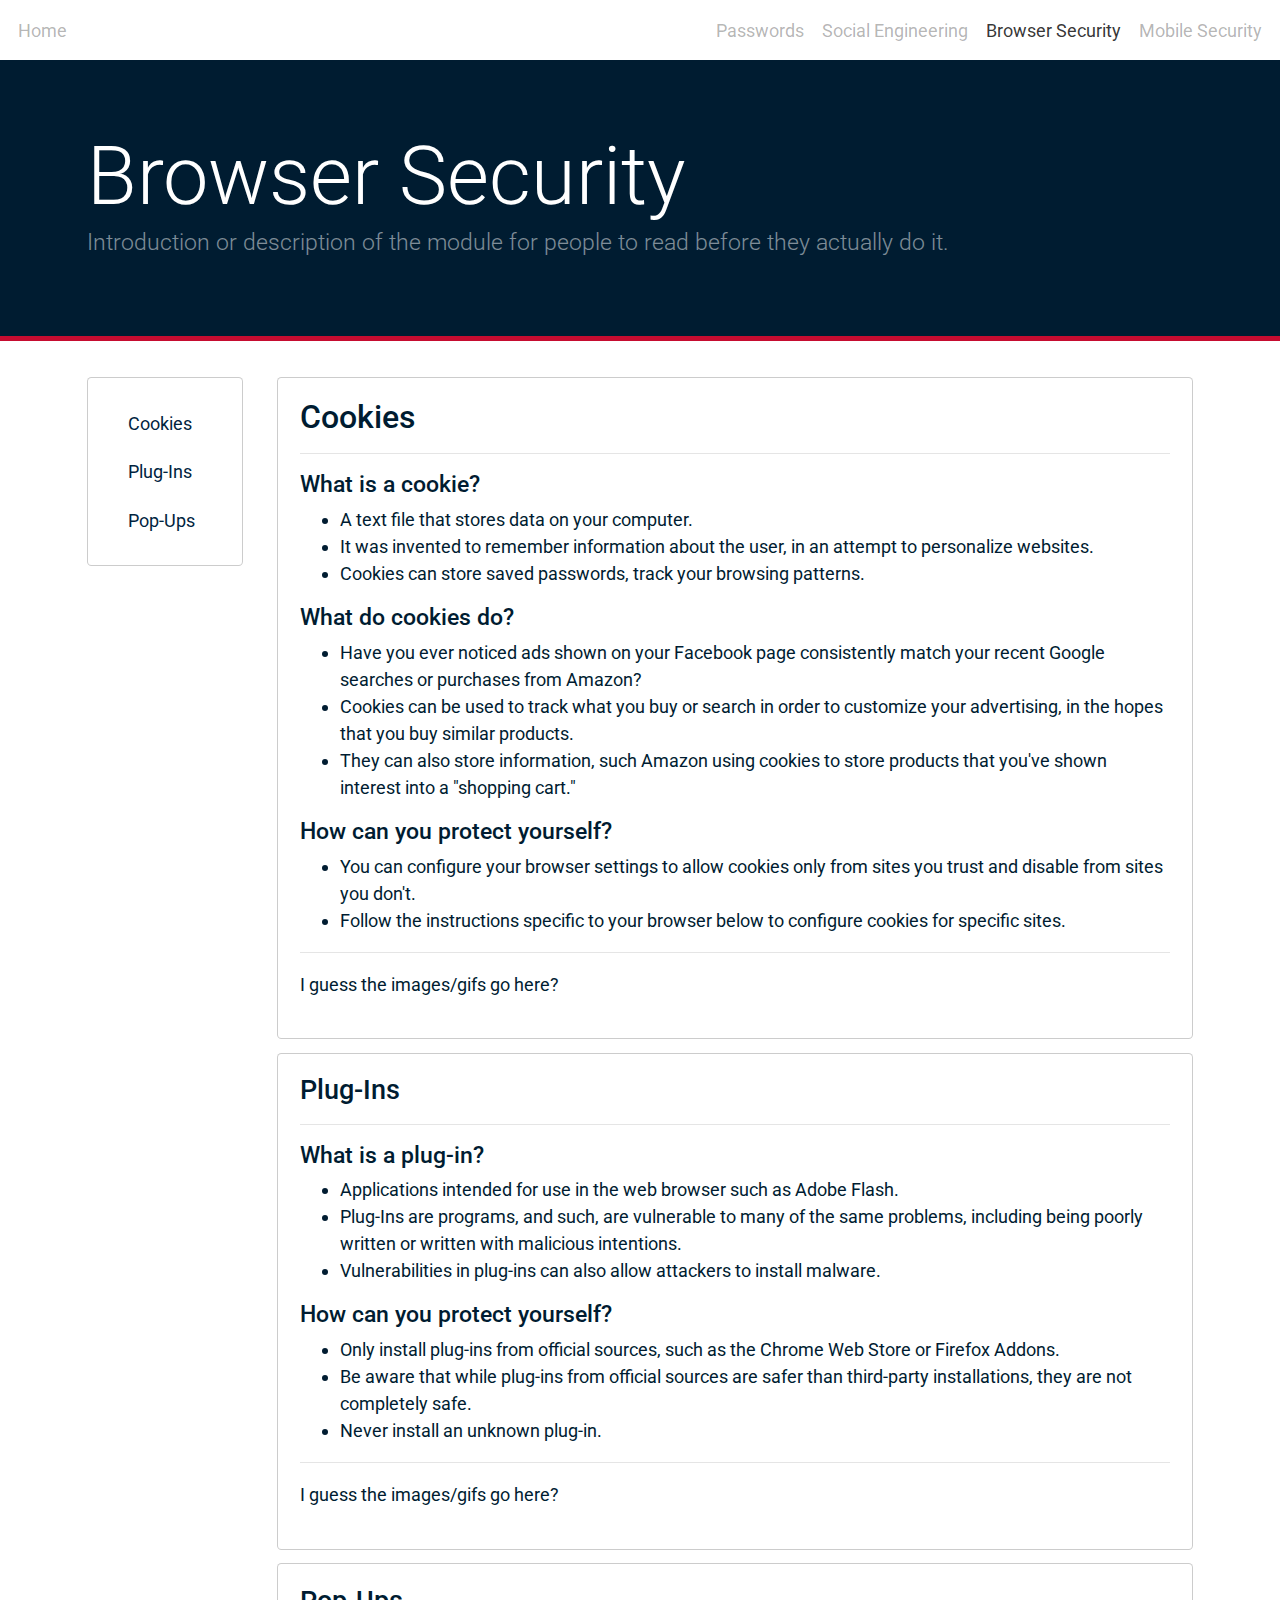
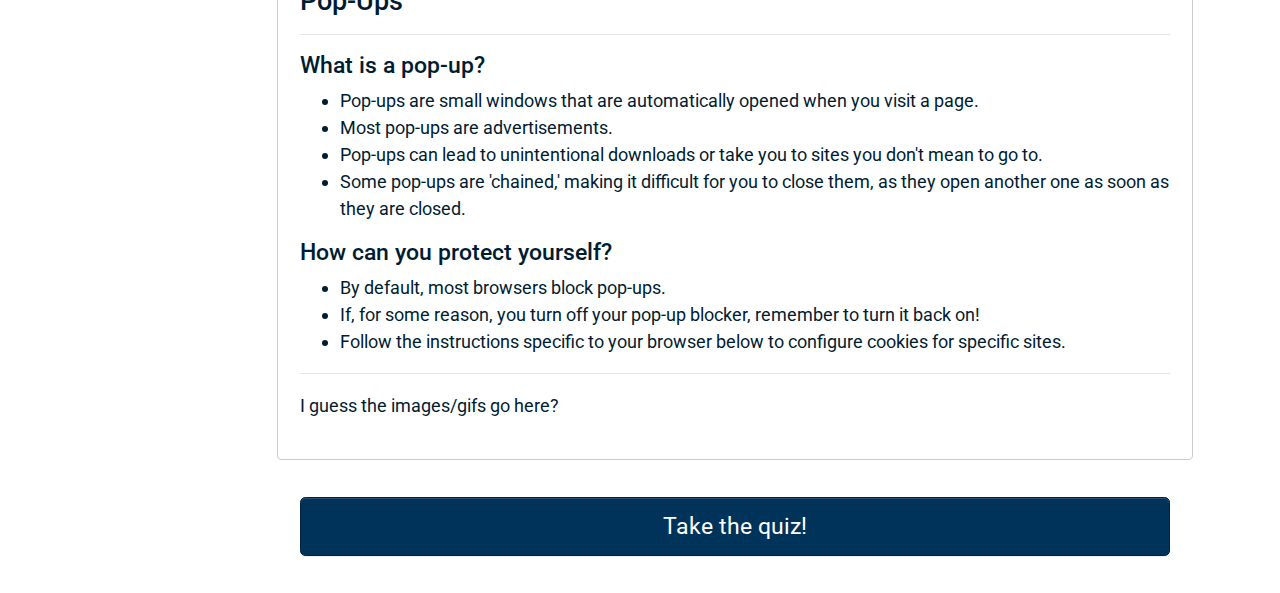
==== browsersec.html @ e8921fda "Add files via upload" ====
<html lang="en">

<head>
    <meta charset="utf-8">
    <meta http-equiv="X-UA-Compatible" content="IE=edge">
    <meta name="viewport" content="width=device-width, initial-scale=1">
    <title> Browser Security </title>
    <!-- Core CSS -->
    <link type="text/css" rel="stylesheet" href="assets/css/csam.css">
    <!-- Roboto -->
    <link href='https://fonts.googleapis.com/css?family=Roboto' rel='stylesheet' type='text/css'>
    <link rel="apple-touch-icon" sizes="76x76" href="assets/images/favicons/apple-touch-icon-76x76.png">
    <link rel="apple-touch-icon" sizes="180x180" href="assets/images/favicons/apple-touch-icon-180x180.png">
    <link rel="icon" type="image/png" href="assets/images/favicons/favicon-32x32.png" sizes="32x32">
    <link rel="icon" type="image/png" href="assets/images/favicons/android-chrome-192x192.png" sizes="192x192">
    <link rel="icon" type="image/png" href="assets/images/favicons/favicon-96x96.png" sizes="96x96">
    <link rel="shortcut icon" href="assets/images/favicons/favicon.ico">
    <!-- HTML5 shim and Respond.js for IE8 support of HTML5 elements and media queries -->
    <!--[if lt IE 9]>
        <script src="https://oss.maxcdn.com/html5shiv/3.7.2/html5shiv.min.js"></script>
        <script src="https://oss.maxcdn.com/respond/1.4.2/respond.min.js"></script>
        <![endif]-->
</head>

<body data-spy="scroll" data-target="#sidebar">
    <header class="navbar navbar-right navbar-full navbar-light" role="banner">
        <div class="clearfix">
            <button class="navbar-toggler hidden-sm-up" type="button" data-toggle="collapse" data-target="#exCollapsingNavbar2"> &#9776; </button>
        </div>
        <div class="collapse navbar-toggleable-xs" id="bd-main-nav">
            <nav class="nav navbar-nav">
                
                <div class="pull-xs-left">
                    <a class="nav-item nav-link" href="index.html"> Home </a>
                </div>
                
                <div class="pull-xs-right">
                    <a class="nav-item nav-link" href="passwords.html"> Passwords </a> 
                    <a class="nav-item nav-link" href="socialeng.html"> Social Engineering </a> 
                    <a class="nav-item nav-link active" href="browsersec.html"> Browser Security </a> 
                    <a class="nav-item nav-link" href="index.html"> Mobile Security </a> 
                </div>
                
            </nav>
        </div>
    </header>

    <div class="container-fluid hidden-md-up p-x-0">
        <div class="row m-t-2">
            <div class="container-fluid">
                <div class="card">
                    <div class="card-block text-xs-center">
                        <h3> Unfortunately, this content is unable to be viewed on this resolution. Please view it on a computer or change the orientation of your tablet. </h3> </div>
                </div>
            </div>
        </div>
    </div>

    <div id="main" class="container-fluid hidden-sm-down">
        <div class="row">
            <div class="jumbotron jumbotron-fluid col-md-12">
                <div class="container">
                    <h1 class="display-3"> Browser Security </h1>
                    <h4 class="lead"> Introduction or description of the module for people to read before they actually do it. </h4>
                </div>
            </div>
        </div>
        <div class="row">
            <div class="container">
                <div id="content-container" class="row">
                    <div class="col-md-2">
                        <div class="card card-block" id="sidebar">
                            <nav>
                                <ul id="sidebar-links" class="nav nav-pills nav-stacked">
                                    <li class="nav-item">
                                        <a class="nav-link" href="#cookies"> Cookies </a>
                                    </li>
                                    <li class="nav-item">
                                        <a class="nav-link" href="#plugins"> Plug-Ins </a>
                                    </li>
                                    <li class="nav-item">
                                        <a class="nav-link" href="#popups"> Pop-Ups </a>
                                    </li>
                                </ul>
                            </nav>
                        </div>
                    </div>
                    <div id="content" class="col-md-10">
                        <div class="card card-block">

                            <h3 id="cookies" class="card-title"> Cookies </h3>
                            <hr>

                            <h5> What is a cookie? </h5>

                            <ul>
                                <li> A text file that stores data on your computer. </li>
                                <li> It was invented to remember information about the user, in an attempt to personalize websites. </li>
                                <li> Cookies can store saved passwords, track your browsing patterns. </li>
                            </ul>

                            <h5> What do cookies do? </h5>

                            <ul>
                                <li> Have you ever noticed ads shown on your Facebook page consistently match your recent Google searches or purchases from Amazon? </li>
                                <li> Cookies can be used to track what you buy or search in order to customize your advertising, in the hopes that you buy similar products. </li>
                                <li> They can also store information, such Amazon using cookies to store products that you've shown interest into a "shopping cart." </li>
                            </ul>
                            
                            <h5> How can you protect yourself? </h5>

                            <ul>
                                <li> You can configure your browser settings to allow cookies only from sites you trust and disable from sites you don't. </li>
                                <li> Follow the instructions specific to your browser below to configure cookies for specific sites. </li>
                            </ul>
                            
                            <hr>
                            <p> I guess the images/gifs go here? </p>

                        </div>


                        <div class="card card-block">
                            <h4 id="plugins" class="card-title"> Plug-Ins </h4>
                            <hr>

                            <h5> What is a plug-in? </h5>

                            <ul>
                                <li> Applications intended for use in the web browser such as Adobe Flash. </li>
                                <li> Plug-Ins are programs, and such, are vulnerable to many of the same problems, including being poorly written or written with malicious intentions. </li>
                                <li> Vulnerabilities in plug-ins can also allow attackers to install malware. </li>
                            </ul>

                            <h5> How can you protect yourself? </h5>

                            <ul>
                                <li> Only install plug-ins from official sources, such as the Chrome Web Store or Firefox Addons. </li>
                                <li> Be aware that while plug-ins from official sources are safer than third-party installations, they are not completely safe. </li>
                                <li> Never install an unknown plug-in. </li>
                            </ul>
                            
                            <hr>
                            <p> I guess the images/gifs go here? </p>
                        </div>

                        <div class="card card-block">
                            <h4 id="popups" class="card-title"> Pop-Ups </h4>
                            <hr>

                            <h5> What is a pop-up? </h5>

                            <ul>
                                <li> Pop-ups are small windows that are automatically opened when you visit a page. </li>
                                <li> Most pop-ups are advertisements. </li>
                                <li> Pop-ups can lead to unintentional downloads or take you to sites you don't mean to go to. </li>
                                <li> Some pop-ups are 'chained,' making it difficult for you to close them, as they open another one as soon as they are closed. </li>
                            </ul>

                            <h5> How can you protect yourself? </h5>

                            <ul>
                                <li> By default, most browsers block pop-ups. </li>
                                <li> If, for some reason, you turn off your pop-up blocker, remember to turn it back on! </li>
                                <li> Follow the instructions specific to your browser below to configure cookies for specific sites. </li>
                            </ul>
                            
                            <hr>
                            <p> I guess the images/gifs go here? </p>
                            
                        </div>

                        <div class="card card-block no-border">
                            <a id="p-button" class="btn btn-primary btn-lg btn-block" href="browsersec-quiz.html" role="button"> Take the quiz! </a>
                        </div>
                    </div>
                </div>
            </div>
        </div>
    </div>

    <script src="https://ajax.googleapis.com/ajax/libs/jquery/1.11.3/jquery.min.js"></script>
    <script src="assets/js/csam.js"></script>
    <script src="assets/js/passwordCracker.js"></script>
    <script src="assets/js/jquery.scrollTo.min.js"></script>
    <script src="assets/js/util.js"></script>
    <script src="assets/js/scrollspy.js"></script>
    <script>
        $('body').scrollspy({target: '#sidebar', offset: ($(window).height() * .20)});
        $(document).ready(function() {
          $('a[href^="#"]').click(function(e) {
            e.preventDefault();
            $(window).stop(true).scrollTo(this.hash, {
                duration : 700,
                interrupt : true,
                offset : -50,
                easing : "swing"
            });
          });
        });
    </script>
</body>

</html>
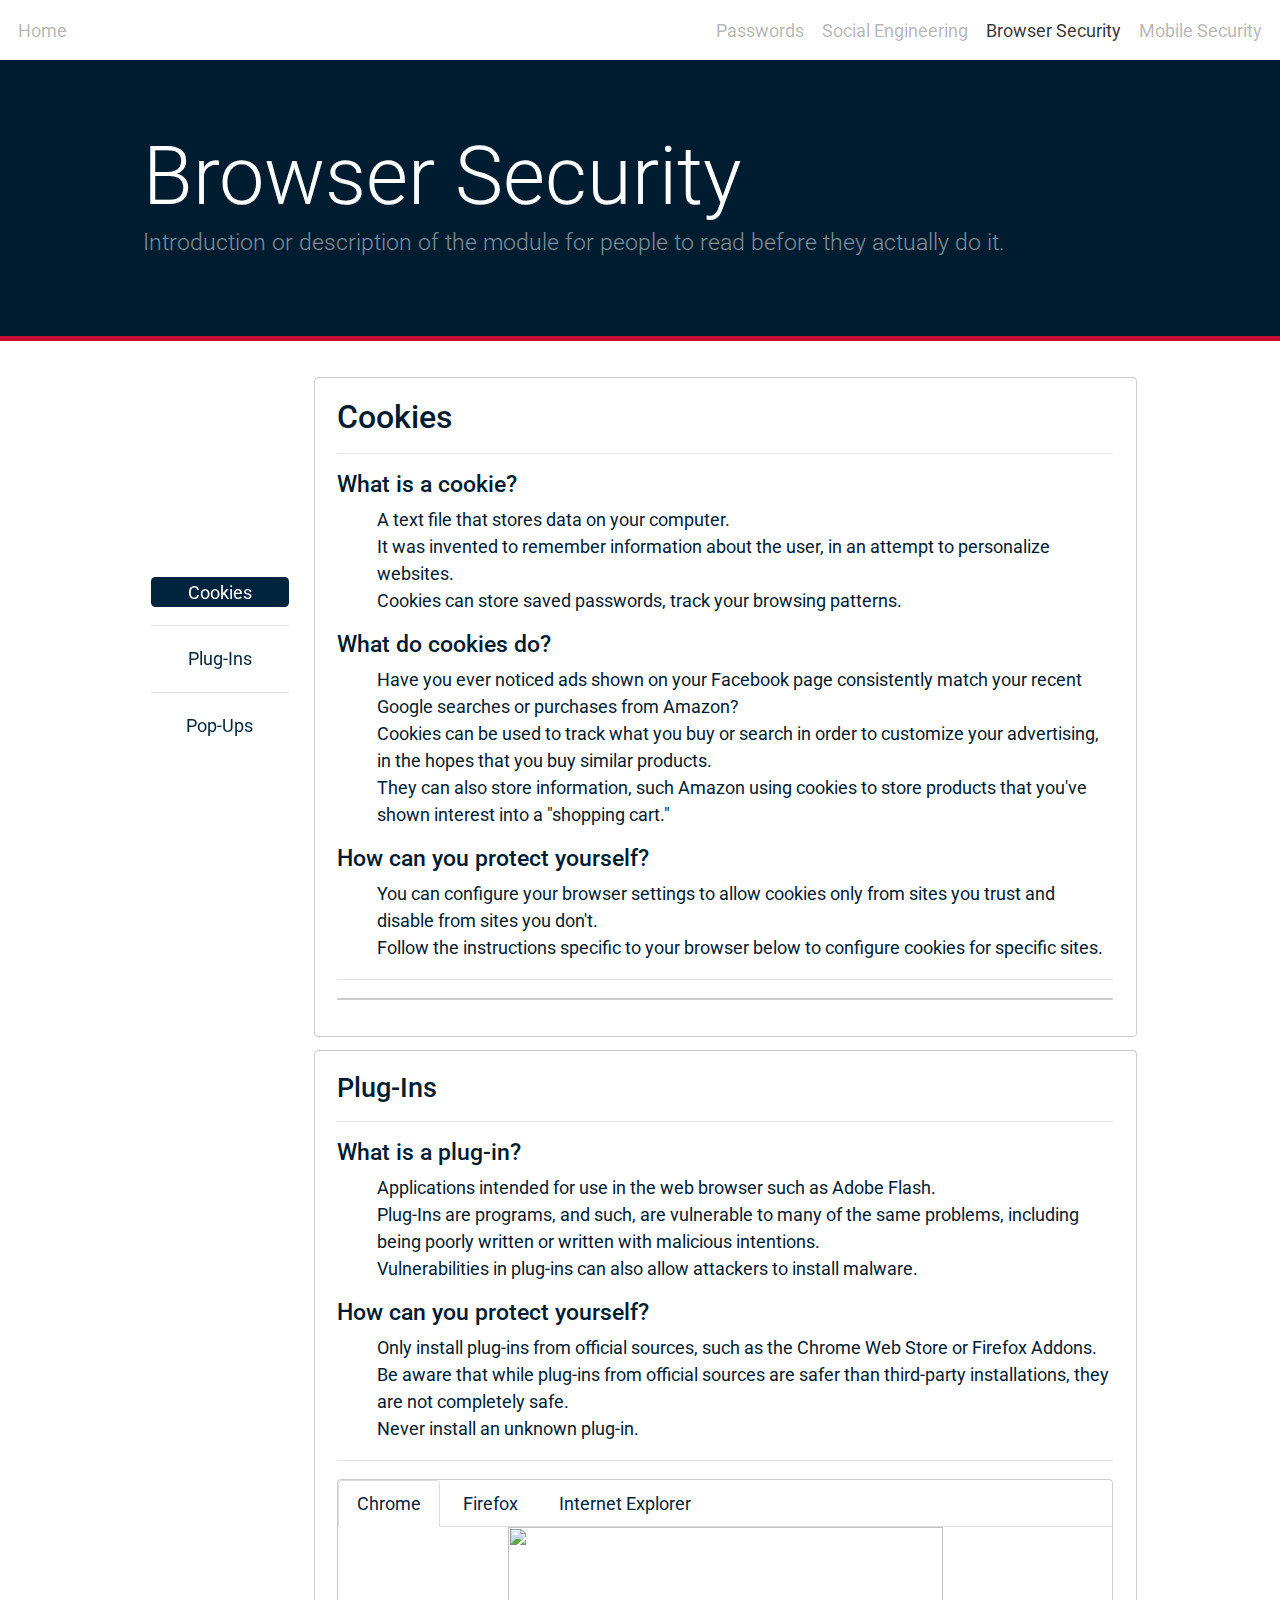
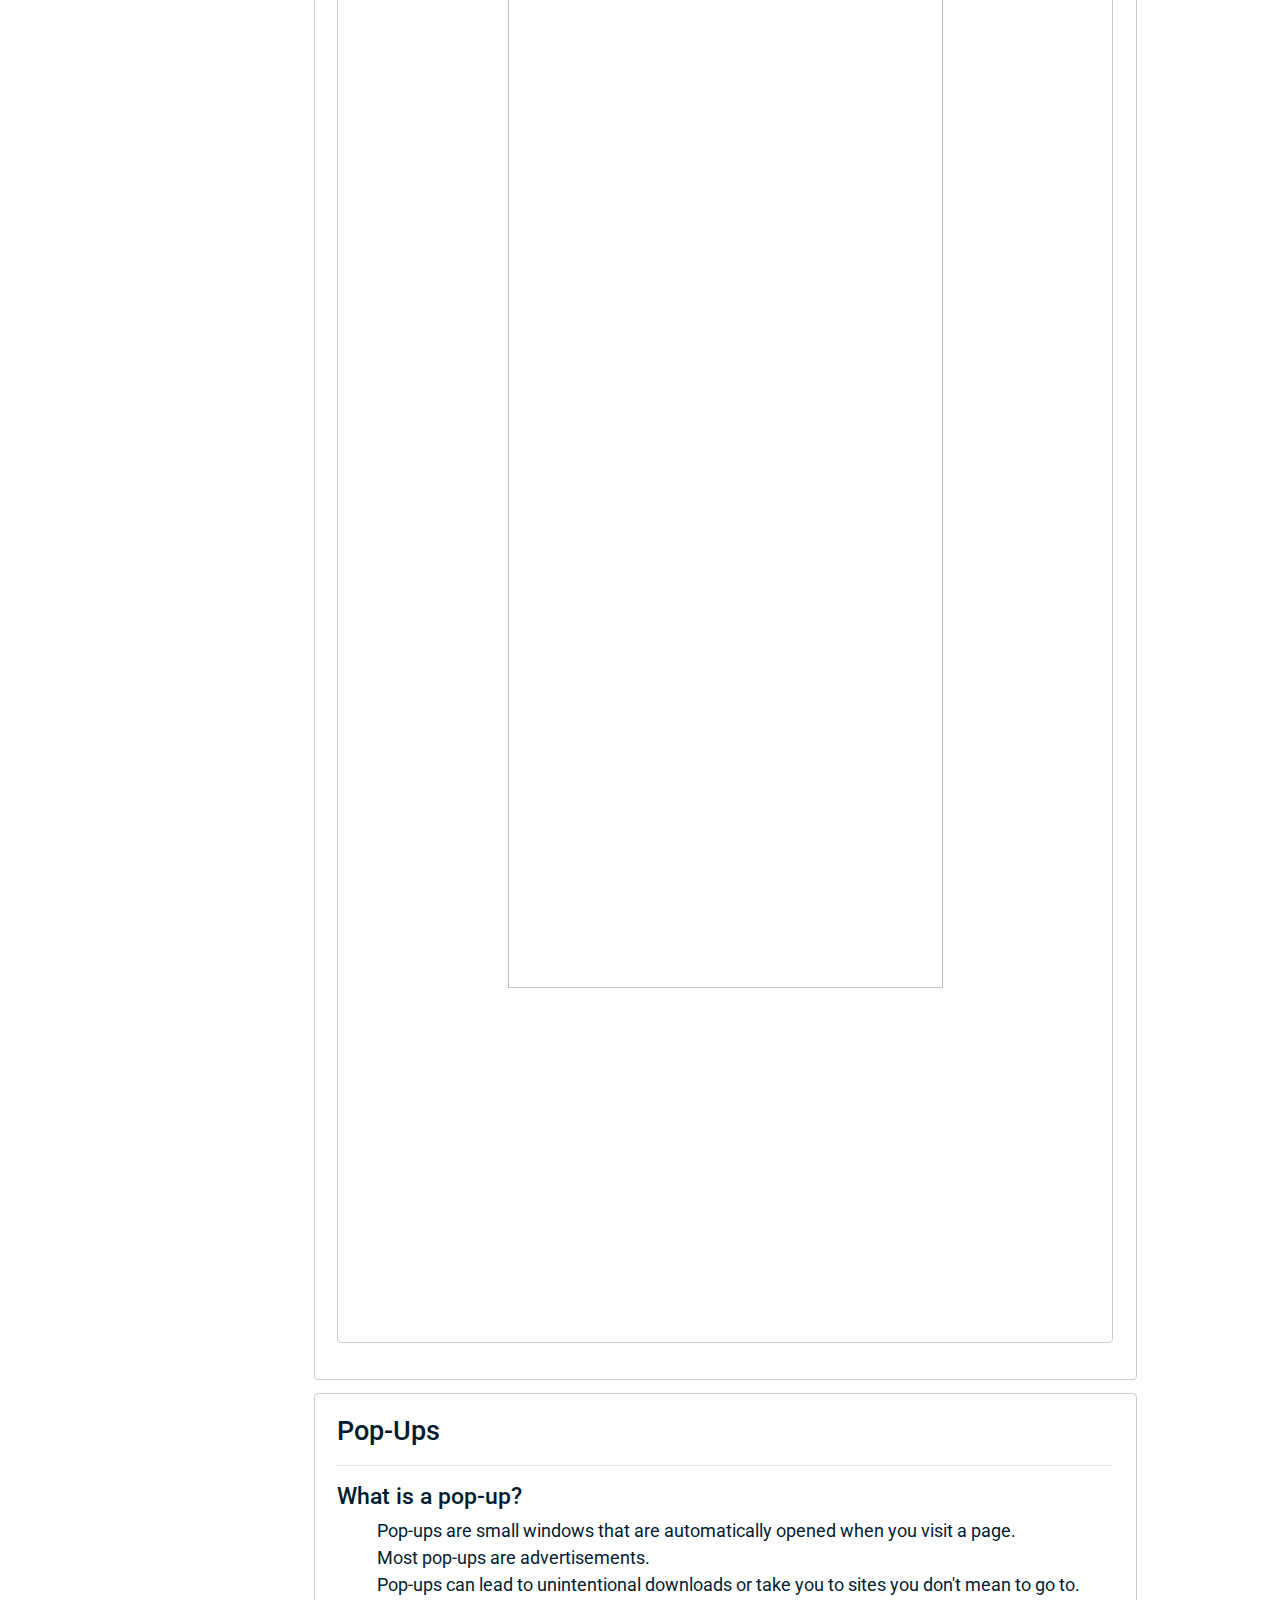
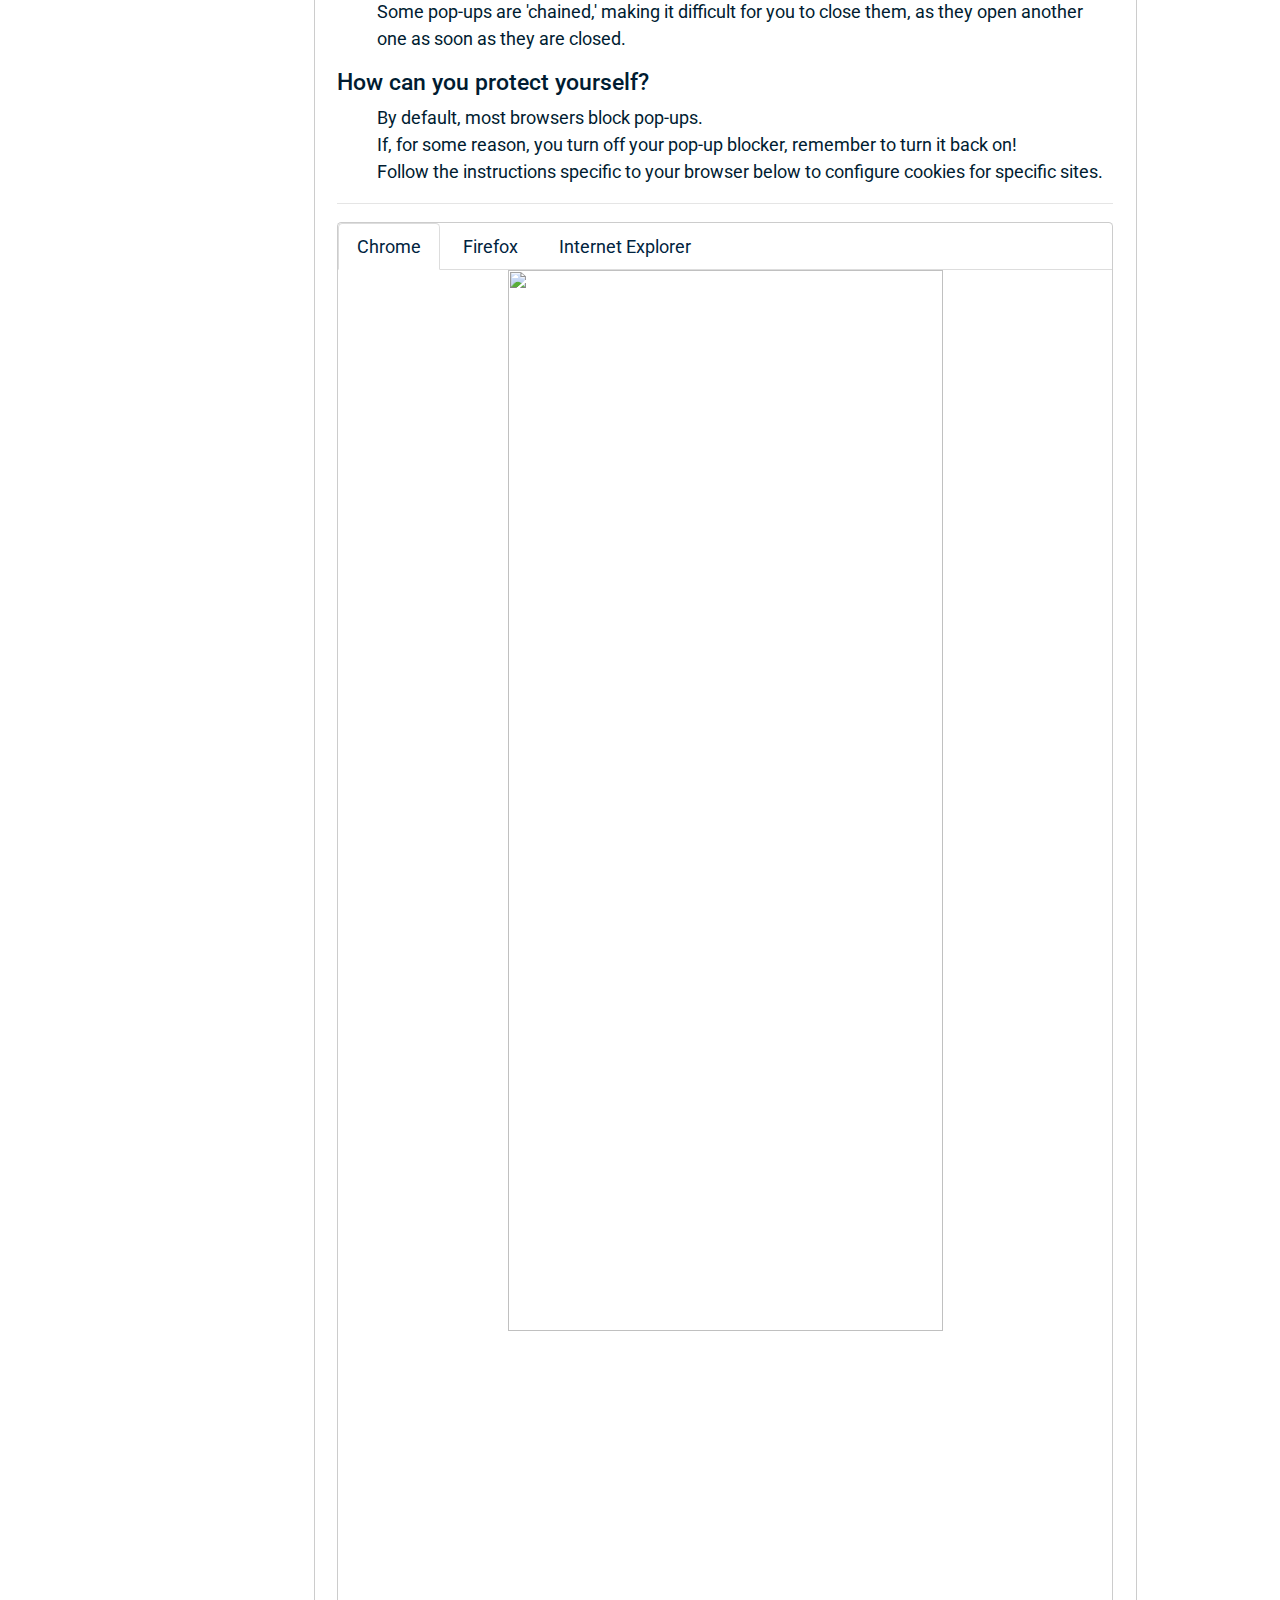
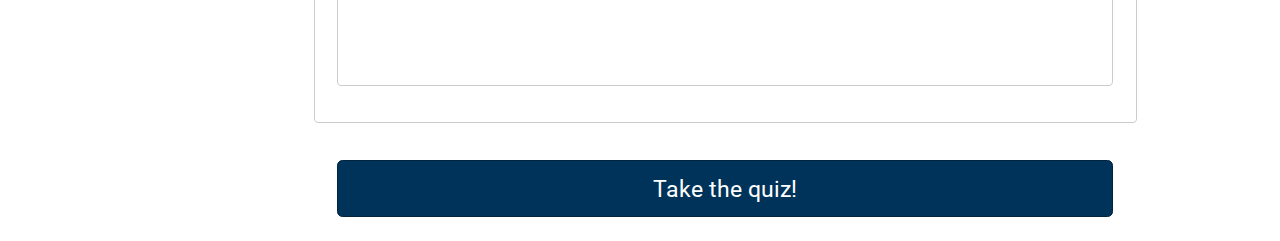
==== commit d02bb13e: "Add files via upload" ====
--- a/browsersec.html
+++ b/browsersec.html
@@ -29,22 +29,11 @@
         </div>
         <div class="collapse navbar-toggleable-xs" id="bd-main-nav">
             <nav class="nav navbar-nav">
-                
-                <div class="pull-xs-left">
-                    <a class="nav-item nav-link" href="index.html"> Home </a>
-                </div>
-                
-                <div class="pull-xs-right">
-                    <a class="nav-item nav-link" href="passwords.html"> Passwords </a> 
-                    <a class="nav-item nav-link" href="socialeng.html"> Social Engineering </a> 
-                    <a class="nav-item nav-link active" href="browsersec.html"> Browser Security </a> 
-                    <a class="nav-item nav-link" href="index.html"> Mobile Security </a> 
-                </div>
-                
+                <div class="pull-xs-left"> <a class="nav-item nav-link" href="index.html"> Home </a> </div>
+                <div class="pull-xs-right"> <a class="nav-item nav-link" href="passwords.html"> Passwords </a> <a class="nav-item nav-link" href="socialeng.html"> Social Engineering </a> <a class="nav-item nav-link active" href="browsersec.html"> Browser Security </a> <a class="nav-item nav-link" href="index.html"> Mobile Security </a> </div>
             </nav>
         </div>
     </header>
-
     <div class="container-fluid hidden-md-up p-x-0">
         <div class="row m-t-2">
             <div class="container-fluid">
@@ -55,148 +44,155 @@
             </div>
         </div>
     </div>
-
     <div id="main" class="container-fluid hidden-sm-down">
         <div class="row">
             <div class="jumbotron jumbotron-fluid col-md-12">
                 <div class="container">
                     <h1 class="display-3"> Browser Security </h1>
-                    <h4 class="lead"> Introduction or description of the module for people to read before they actually do it. </h4>
-                </div>
+                    <h4 class="lead"> Introduction or description of the module for people to read before they actually do it. </h4> </div>
             </div>
         </div>
         <div class="row">
             <div class="container">
                 <div id="content-container" class="row">
                     <div class="col-md-2">
-                        <div class="card card-block" id="sidebar">
+                        <div id="sidebar">
                             <nav>
                                 <ul id="sidebar-links" class="nav nav-pills nav-stacked">
-                                    <li class="nav-item">
-                                        <a class="nav-link" href="#cookies"> Cookies </a>
-                                    </li>
-                                    <li class="nav-item">
-                                        <a class="nav-link" href="#plugins"> Plug-Ins </a>
-                                    </li>
-                                    <li class="nav-item">
-                                        <a class="nav-link" href="#popups"> Pop-Ups </a>
-                                    </li>
+                                    <li class="nav-item"> <a class="nav-link" href="#cookies"> Cookies </a> </li>
+                                    <hr>
+                                    <li class="nav-item"> <a class="nav-link" href="#plugins"> Plug-Ins </a> </li>
+                                    <hr>
+                                    <li class="nav-item"> <a class="nav-link" href="#popups"> Pop-Ups </a> </li>
                                 </ul>
                             </nav>
                         </div>
                     </div>
                     <div id="content" class="col-md-10">
                         <div class="card card-block">
-
                             <h3 id="cookies" class="card-title"> Cookies </h3>
                             <hr>
-
                             <h5> What is a cookie? </h5>
-
                             <ul>
                                 <li> A text file that stores data on your computer. </li>
                                 <li> It was invented to remember information about the user, in an attempt to personalize websites. </li>
                                 <li> Cookies can store saved passwords, track your browsing patterns. </li>
                             </ul>
-
                             <h5> What do cookies do? </h5>
-
                             <ul>
                                 <li> Have you ever noticed ads shown on your Facebook page consistently match your recent Google searches or purchases from Amazon? </li>
                                 <li> Cookies can be used to track what you buy or search in order to customize your advertising, in the hopes that you buy similar products. </li>
                                 <li> They can also store information, such Amazon using cookies to store products that you've shown interest into a "shopping cart." </li>
                             </ul>
-                            
                             <h5> How can you protect yourself? </h5>
-
                             <ul>
                                 <li> You can configure your browser settings to allow cookies only from sites you trust and disable from sites you don't. </li>
                                 <li> Follow the instructions specific to your browser below to configure cookies for specific sites. </li>
                             </ul>
-                            
-                            <hr>
-                            <p> I guess the images/gifs go here? </p>
-
-                        </div>
-
-
+                            <hr>
+                            <div class="card text-xs-center"> </div>
+                        </div>
                         <div class="card card-block">
                             <h4 id="plugins" class="card-title"> Plug-Ins </h4>
                             <hr>
-
                             <h5> What is a plug-in? </h5>
-
                             <ul>
                                 <li> Applications intended for use in the web browser such as Adobe Flash. </li>
                                 <li> Plug-Ins are programs, and such, are vulnerable to many of the same problems, including being poorly written or written with malicious intentions. </li>
                                 <li> Vulnerabilities in plug-ins can also allow attackers to install malware. </li>
                             </ul>
-
                             <h5> How can you protect yourself? </h5>
-
                             <ul>
                                 <li> Only install plug-ins from official sources, such as the Chrome Web Store or Firefox Addons. </li>
                                 <li> Be aware that while plug-ins from official sources are safer than third-party installations, they are not completely safe. </li>
                                 <li> Never install an unknown plug-in. </li>
                             </ul>
-                            
-                            <hr>
-                            <p> I guess the images/gifs go here? </p>
-                        </div>
-
+                            <hr>
+                            <div class="card text-xs-center">
+                                <ul class="nav nav-tabs" role="tablist">
+                                    <li class="nav-item"> <a class="nav-link active" data-toggle="tab" href="#chrome-plugins" role="tab">Chrome</a> </li>
+                                    <li class="nav-item"> <a class="nav-link" data-toggle="tab" href="#firefox-plugins" role="tab">Firefox</a> </li>
+                                    <li class="nav-item"> <a class="nav-link" data-toggle="tab" href="#ie-plugins" role="tab">Internet Explorer</a> </li>
+                                </ul>
+                                <!-- Tab panes -->
+                                <div class="tab-content">
+                                    <div class="tab-pane active" id="chrome-plugins" role="tabpanel">
+                                        <img width="75%" src="assets/images/chrome-extensions.gif">
+                                    </div>
+                                    <div class="tab-pane" id="firefox-plugins" role="tabpanel">
+                                        <img width="75%" src="assets/images/firefox-extensions.gif">
+                                    </div>
+                                    <div class="tab-pane" id="ie-plugins" role="tabpanel">
+                                        <img width="75%" src="assets/images/ie-extensions.gif">
+                                    </div>
+                                </div>
+                            </div>
+                        </div>
                         <div class="card card-block">
                             <h4 id="popups" class="card-title"> Pop-Ups </h4>
                             <hr>
-
                             <h5> What is a pop-up? </h5>
-
                             <ul>
                                 <li> Pop-ups are small windows that are automatically opened when you visit a page. </li>
                                 <li> Most pop-ups are advertisements. </li>
                                 <li> Pop-ups can lead to unintentional downloads or take you to sites you don't mean to go to. </li>
                                 <li> Some pop-ups are 'chained,' making it difficult for you to close them, as they open another one as soon as they are closed. </li>
                             </ul>
-
                             <h5> How can you protect yourself? </h5>
-
                             <ul>
                                 <li> By default, most browsers block pop-ups. </li>
                                 <li> If, for some reason, you turn off your pop-up blocker, remember to turn it back on! </li>
                                 <li> Follow the instructions specific to your browser below to configure cookies for specific sites. </li>
                             </ul>
-                            
-                            <hr>
-                            <p> I guess the images/gifs go here? </p>
-                            
-                        </div>
-
-                        <div class="card card-block no-border">
-                            <a id="p-button" class="btn btn-primary btn-lg btn-block" href="browsersec-quiz.html" role="button"> Take the quiz! </a>
-                        </div>
+                            <hr>
+                            <div class="card text-xs-center">
+                                <ul class="nav nav-tabs" role="tablist">
+                                    <li class="nav-item"> <a class="nav-link active" data-toggle="tab" href="#chrome-popups" role="tab">Chrome</a> </li>
+                                    <li class="nav-item"> <a class="nav-link" data-toggle="tab" href="#firefox-popups" role="tab">Firefox</a> </li>
+                                    <li class="nav-item"> <a class="nav-link" data-toggle="tab" href="#ie-popups" role="tab">Internet Explorer</a> </li>
+                                </ul>
+                                <!-- Tab panes -->
+                                <div class="tab-content">
+                                    <div class="tab-pane active" id="chrome-popups" role="tabpanel">
+                                        <img width="75%" src="assets/images/popup.gif">
+                                    </div>
+                                    <div class="tab-pane" id="firefox-popups" role="tabpanel">
+                                        <p> Nothing here yet. </p>
+                                    </div>
+                                    <div class="tab-pane" id="ie-popups" role="tabpanel">
+                                        <p> Nor here. </p>
+                                    </div>
+                                </div>
+                            </div>
+                        </div>
+                        <div class="card card-block no-border"> <a id="p-button" class="btn btn-primary btn-lg btn-block" href="browsersec-quiz.html" role="button"> Take the quiz! </a> </div>
                     </div>
                 </div>
             </div>
         </div>
     </div>
-
     <script src="https://ajax.googleapis.com/ajax/libs/jquery/1.11.3/jquery.min.js"></script>
     <script src="assets/js/csam.js"></script>
     <script src="assets/js/passwordCracker.js"></script>
     <script src="assets/js/jquery.scrollTo.min.js"></script>
     <script src="assets/js/util.js"></script>
     <script src="assets/js/scrollspy.js"></script>
+    <script src="assets/js/tab.js"></script>
     <script>
-        $('body').scrollspy({target: '#sidebar', offset: ($(window).height() * .20)});
-        $(document).ready(function() {
-          $('a[href^="#"]').click(function(e) {
-            e.preventDefault();
-            $(window).stop(true).scrollTo(this.hash, {
-                duration : 700,
-                interrupt : true,
-                offset : -50,
-                easing : "swing"
+        $('body').scrollspy({
+            target: '#sidebar'
+            , offset: ($(window).height() * .20)
+        });
+        $(document).ready(function () {
+            $('#sidebar-links > li > a[href^="#"]').click(function(e) {
+                e.preventDefault();
+                $(window).stop(true).scrollTo(this.hash, {
+                    duration: 700
+                    , interrupt: true
+                    , offset: -50
+                    , easing: "swing"
+                });
             });
-          });
         });
     </script>
 </body>
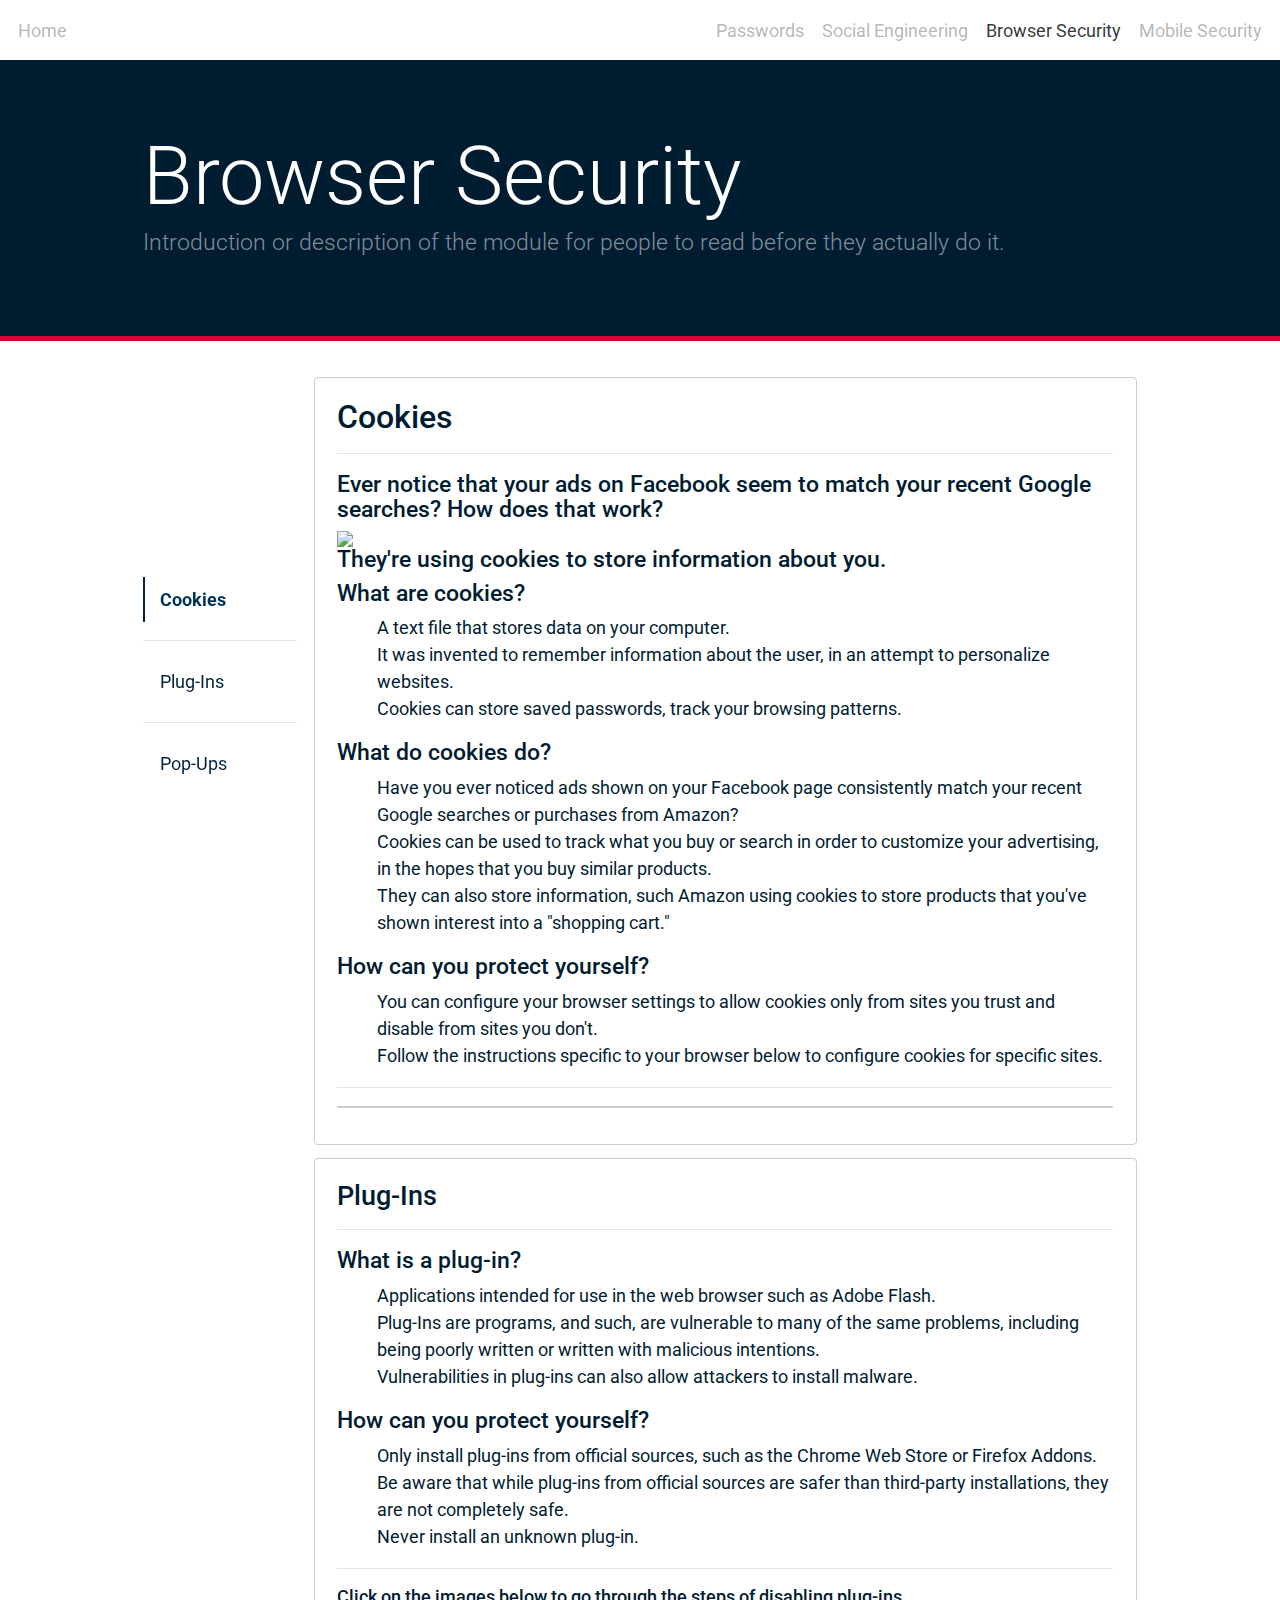
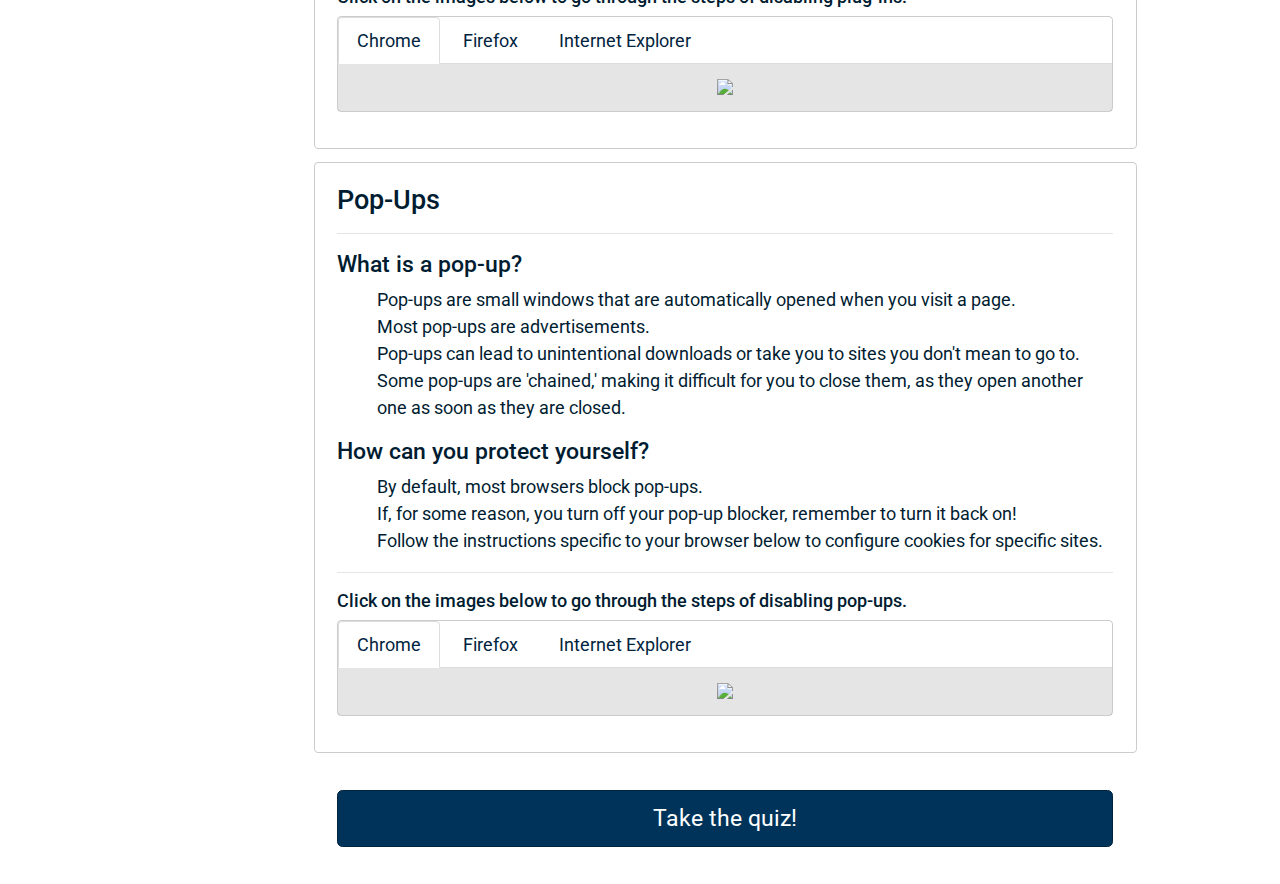
==== commit 42ee5e27: "Add files via upload" ====
--- a/browsersec.html
+++ b/browsersec.html
@@ -4,46 +4,50 @@
     <meta charset="utf-8">
     <meta http-equiv="X-UA-Compatible" content="IE=edge">
     <meta name="viewport" content="width=device-width, initial-scale=1">
+
     <title> Browser Security </title>
-    <!-- Core CSS -->
+
     <link type="text/css" rel="stylesheet" href="assets/css/csam.css">
-    <!-- Roboto -->
+
     <link href='https://fonts.googleapis.com/css?family=Roboto' rel='stylesheet' type='text/css'>
+
     <link rel="apple-touch-icon" sizes="76x76" href="assets/images/favicons/apple-touch-icon-76x76.png">
-    <link rel="apple-touch-icon" sizes="180x180" href="assets/images/favicons/apple-touch-icon-180x180.png">
     <link rel="icon" type="image/png" href="assets/images/favicons/favicon-32x32.png" sizes="32x32">
-    <link rel="icon" type="image/png" href="assets/images/favicons/android-chrome-192x192.png" sizes="192x192">
-    <link rel="icon" type="image/png" href="assets/images/favicons/favicon-96x96.png" sizes="96x96">
     <link rel="shortcut icon" href="assets/images/favicons/favicon.ico">
+
     <!-- HTML5 shim and Respond.js for IE8 support of HTML5 elements and media queries -->
     <!--[if lt IE 9]>
         <script src="https://oss.maxcdn.com/html5shiv/3.7.2/html5shiv.min.js"></script>
         <script src="https://oss.maxcdn.com/respond/1.4.2/respond.min.js"></script>
-        <![endif]-->
+    <![endif]-->
 </head>
 
 <body data-spy="scroll" data-target="#sidebar">
-    <header class="navbar navbar-right navbar-full navbar-light" role="banner">
-        <div class="clearfix">
-            <button class="navbar-toggler hidden-sm-up" type="button" data-toggle="collapse" data-target="#exCollapsingNavbar2"> &#9776; </button>
-        </div>
-        <div class="collapse navbar-toggleable-xs" id="bd-main-nav">
-            <nav class="nav navbar-nav">
-                <div class="pull-xs-left"> <a class="nav-item nav-link" href="index.html"> Home </a> </div>
-                <div class="pull-xs-right"> <a class="nav-item nav-link" href="passwords.html"> Passwords </a> <a class="nav-item nav-link" href="socialeng.html"> Social Engineering </a> <a class="nav-item nav-link active" href="browsersec.html"> Browser Security </a> <a class="nav-item nav-link" href="index.html"> Mobile Security </a> </div>
-            </nav>
-        </div>
+
+    <header class="navbar navbar-right navbar-full navbar-light hidden-sm-down" role="banner">
+        <nav class="nav navbar-nav">
+            <div class="pull-xs-left">
+                <a class="nav-item nav-link" href="index.html"> Home </a>
+            </div>
+            <div class="pull-xs-right">
+                <a class="nav-item nav-link" href="passwords.html"> Passwords </a>
+                <a class="nav-item nav-link" href="socialeng.html"> Social Engineering </a>
+                <a class="nav-item nav-link active" href="browsersec.html"> Browser Security </a>
+                <a class="nav-item nav-link" href="mobilesec.html"> Mobile Security </a>
+            </div>
+        </nav>
     </header>
+
     <div class="container-fluid hidden-md-up p-x-0">
-        <div class="row m-t-2">
-            <div class="container-fluid">
-                <div class="card">
-                    <div class="card-block text-xs-center">
-                        <h3> Unfortunately, this content is unable to be viewed on this resolution. Please view it on a computer or change the orientation of your tablet. </h3> </div>
+        <div class="row">
+            <div class="card">
+                <div class="card-block text-xs-center">
+                    <h3> Unfortunately, this content is unable to be viewed on this resolution. Please view it on a computer or change the orientation of your tablet. </h3>
                 </div>
             </div>
         </div>
     </div>
+
     <div id="main" class="container-fluid hidden-sm-down">
         <div class="row">
             <div class="jumbotron jumbotron-fluid col-md-12">
@@ -68,11 +72,20 @@
                             </nav>
                         </div>
                     </div>
+
                     <div id="content" class="col-md-10">
                         <div class="card card-block">
                             <h3 id="cookies" class="card-title"> Cookies </h3>
                             <hr>
-                            <h5> What is a cookie? </h5>
+
+                            <h5> Ever notice that your ads on Facebook seem to match your recent Google searches? How does that work? </h5>
+
+                            <img src="assets/images/cookie.jpg">
+
+                            <h5> They're using cookies to store information about you.</h5>
+
+                            <h5> What are cookies? </h5>
+
                             <ul>
                                 <li> A text file that stores data on your computer. </li>
                                 <li> It was invented to remember information about the user, in an attempt to personalize websites. </li>
@@ -108,6 +121,7 @@
                                 <li> Never install an unknown plug-in. </li>
                             </ul>
                             <hr>
+                            <h6> Click on the images below to go through the steps of disabling plug-ins. </h6>
                             <div class="card text-xs-center">
                                 <ul class="nav nav-tabs" role="tablist">
                                     <li class="nav-item"> <a class="nav-link active" data-toggle="tab" href="#chrome-plugins" role="tab">Chrome</a> </li>
@@ -117,13 +131,13 @@
                                 <!-- Tab panes -->
                                 <div class="tab-content">
                                     <div class="tab-pane active" id="chrome-plugins" role="tabpanel">
-                                        <img width="75%" src="assets/images/chrome-extensions.gif">
+                                        <img class="p-x-1" id="chrome-extension-img" src="assets/images/extensions-chrome/step1.png" onclick="changeSrc(this)">
                                     </div>
                                     <div class="tab-pane" id="firefox-plugins" role="tabpanel">
-                                        <img width="75%" src="assets/images/firefox-extensions.gif">
+                                        <img class="p-x-1" id="firefox-extension-img" src="assets/images/extensions-firefox/step1.png" onclick="changeSrc(this)">
                                     </div>
                                     <div class="tab-pane" id="ie-plugins" role="tabpanel">
-                                        <img width="75%" src="assets/images/ie-extensions.gif">
+                                        <img class="p-x-1" id="ie-extension-img" src="assets/images/extensions-ie/step1.png" onclick="changeSrc(this)">
                                     </div>
                                 </div>
                             </div>
@@ -145,6 +159,8 @@
                                 <li> Follow the instructions specific to your browser below to configure cookies for specific sites. </li>
                             </ul>
                             <hr>
+
+                            <h6> Click on the images below to go through the steps of disabling pop-ups. </h6>
                             <div class="card text-xs-center">
                                 <ul class="nav nav-tabs" role="tablist">
                                     <li class="nav-item"> <a class="nav-link active" data-toggle="tab" href="#chrome-popups" role="tab">Chrome</a> </li>
@@ -154,13 +170,13 @@
                                 <!-- Tab panes -->
                                 <div class="tab-content">
                                     <div class="tab-pane active" id="chrome-popups" role="tabpanel">
-                                        <img width="75%" src="assets/images/popup.gif">
+                                        <img class="p-x-1" id="chrome-popups-img" src="assets/images/extensions-chrome/step1.png" onclick="changeSrc(this)">
                                     </div>
                                     <div class="tab-pane" id="firefox-popups" role="tabpanel">
-                                        <p> Nothing here yet. </p>
+                                        <img class="p-x-1" id="firefox-popups-img" src="assets/images/extensions-firefox/step1.png" onclick="changeSrc(this)">
                                     </div>
                                     <div class="tab-pane" id="ie-popups" role="tabpanel">
-                                        <p> Nor here. </p>
+                                        <img class="p-x-1" id="ie-popups-img" src="assets/images/extensions-ie/step1.png" onclick="changeSrc(this)">
                                     </div>
                                 </div>
                             </div>
@@ -180,17 +196,17 @@
     <script src="assets/js/tab.js"></script>
     <script>
         $('body').scrollspy({
-            target: '#sidebar'
-            , offset: ($(window).height() * .20)
+            target: '#sidebar',
+            offset: ($(window).height() * .20)
         });
         $(document).ready(function () {
-            $('#sidebar-links > li > a[href^="#"]').click(function(e) {
+            $('#sidebar-links > li > a[href^="#"]').click(function (e) {
                 e.preventDefault();
                 $(window).stop(true).scrollTo(this.hash, {
-                    duration: 700
-                    , interrupt: true
-                    , offset: -50
-                    , easing: "swing"
+                    duration: 700,
+                    interrupt: true,
+                    offset: -50,
+                    easing: "swing"
                 });
             });
         });
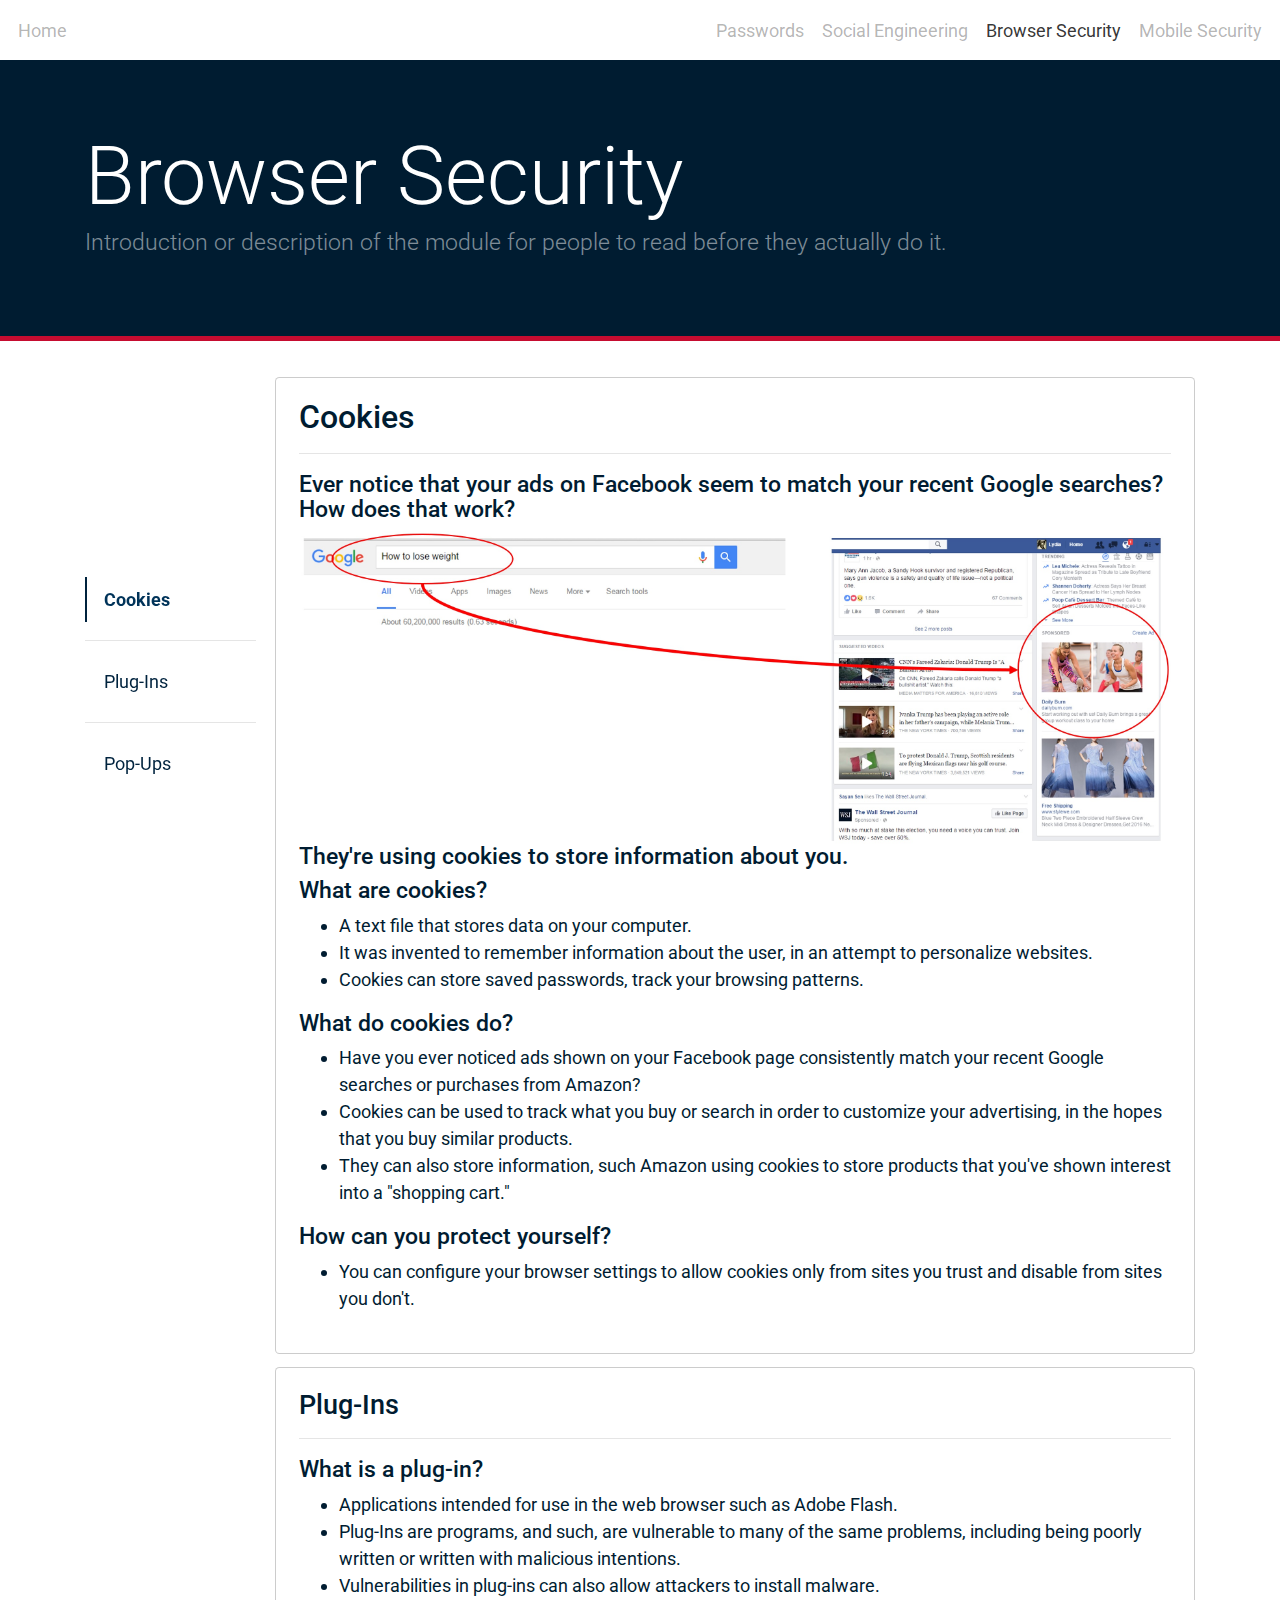
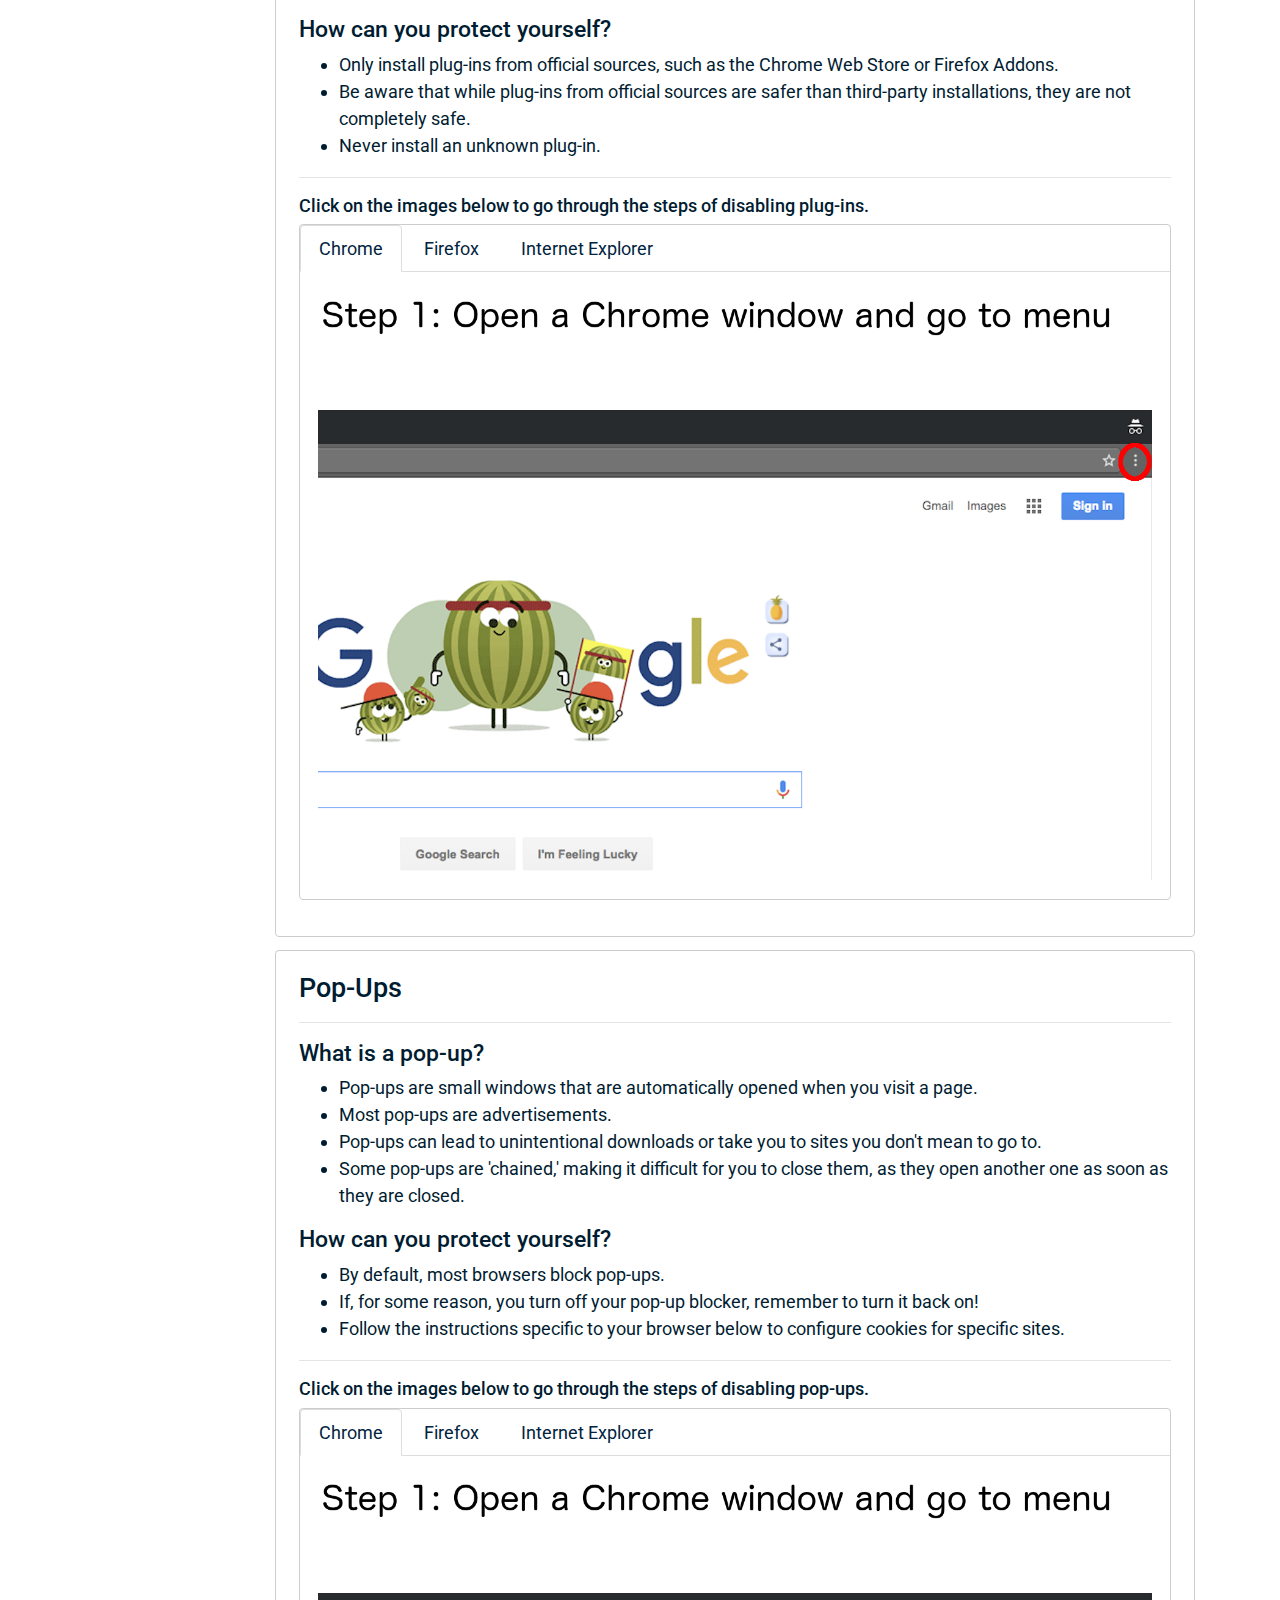
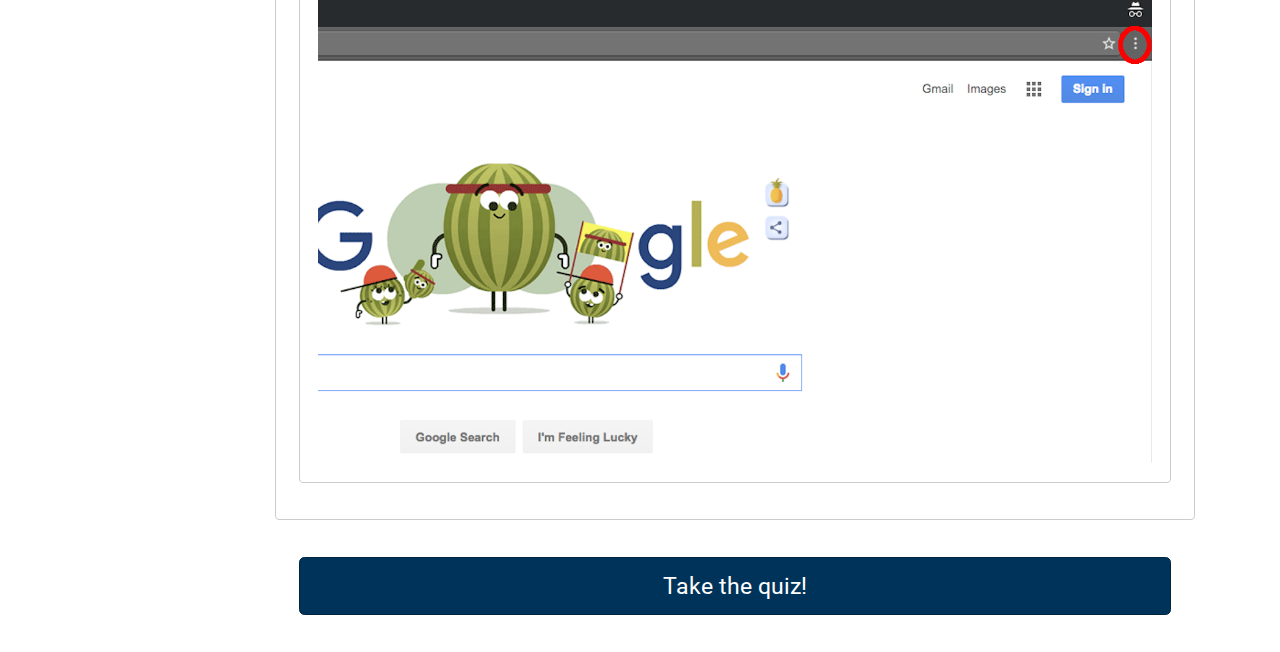
==== commit 2888a3ea: "Add files via upload" ====
--- a/browsersec.html
+++ b/browsersec.html
@@ -100,10 +100,7 @@
                             <h5> How can you protect yourself? </h5>
                             <ul>
                                 <li> You can configure your browser settings to allow cookies only from sites you trust and disable from sites you don't. </li>
-                                <li> Follow the instructions specific to your browser below to configure cookies for specific sites. </li>
-                            </ul>
-                            <hr>
-                            <div class="card text-xs-center"> </div>
+                            </ul>
                         </div>
                         <div class="card card-block">
                             <h4 id="plugins" class="card-title"> Plug-Ins </h4>
